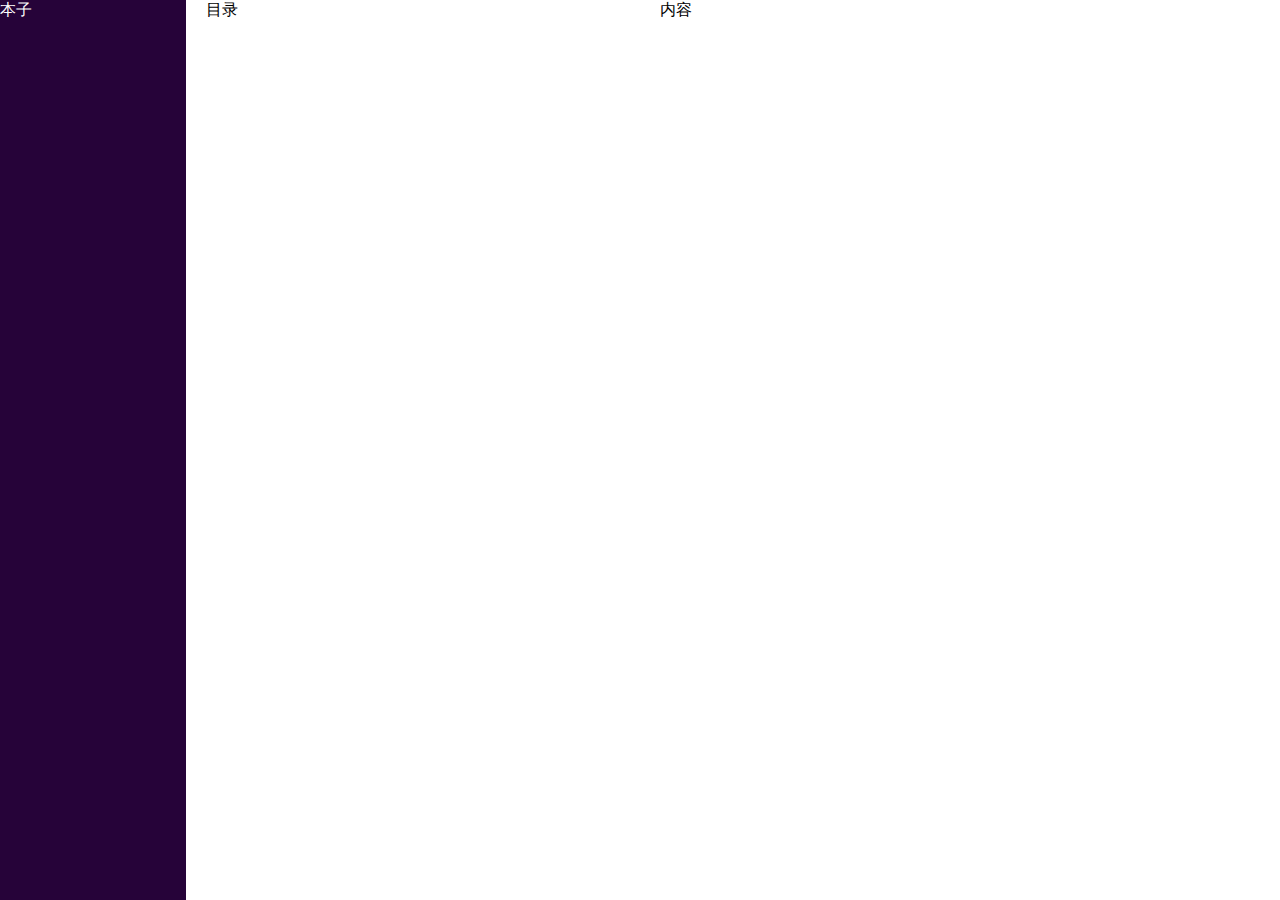
==== NoteBook/index.html @ 5b8499d7 "basic: 基础布局" ====
<!DOCTYPE html>
<html lang="en">
<head>
  <meta charset="UTF-8">
  <meta http-equiv="X-UA-Compatible" content="IE=edge">
  <meta name="viewport" content="width=device-width, initial-scale=1.0">
  <title>NoteBook</title>
  <link rel="stylesheet" href="./css/style.css">
</head>
<body>
  <div class="content">
    <div class="left">本子</div>
    <div class="center">目录</div>
    <div class="right">内容</div>
  </div>
</body>
</html>
---- NoteBook/css/style.css ----
* {
  padding: 0;
  margin: 0;
  box-sizing: border-box;
}
.content {
  width: 100%;
  height: 100vh;
  display: flex;
}
.left {
  flex: 1.5;
  background-color: #260339;
  color: #fff;
}
.center {
  flex:3.5;
  padding: 0 20px;
}
.right {
  flex: 5;
}
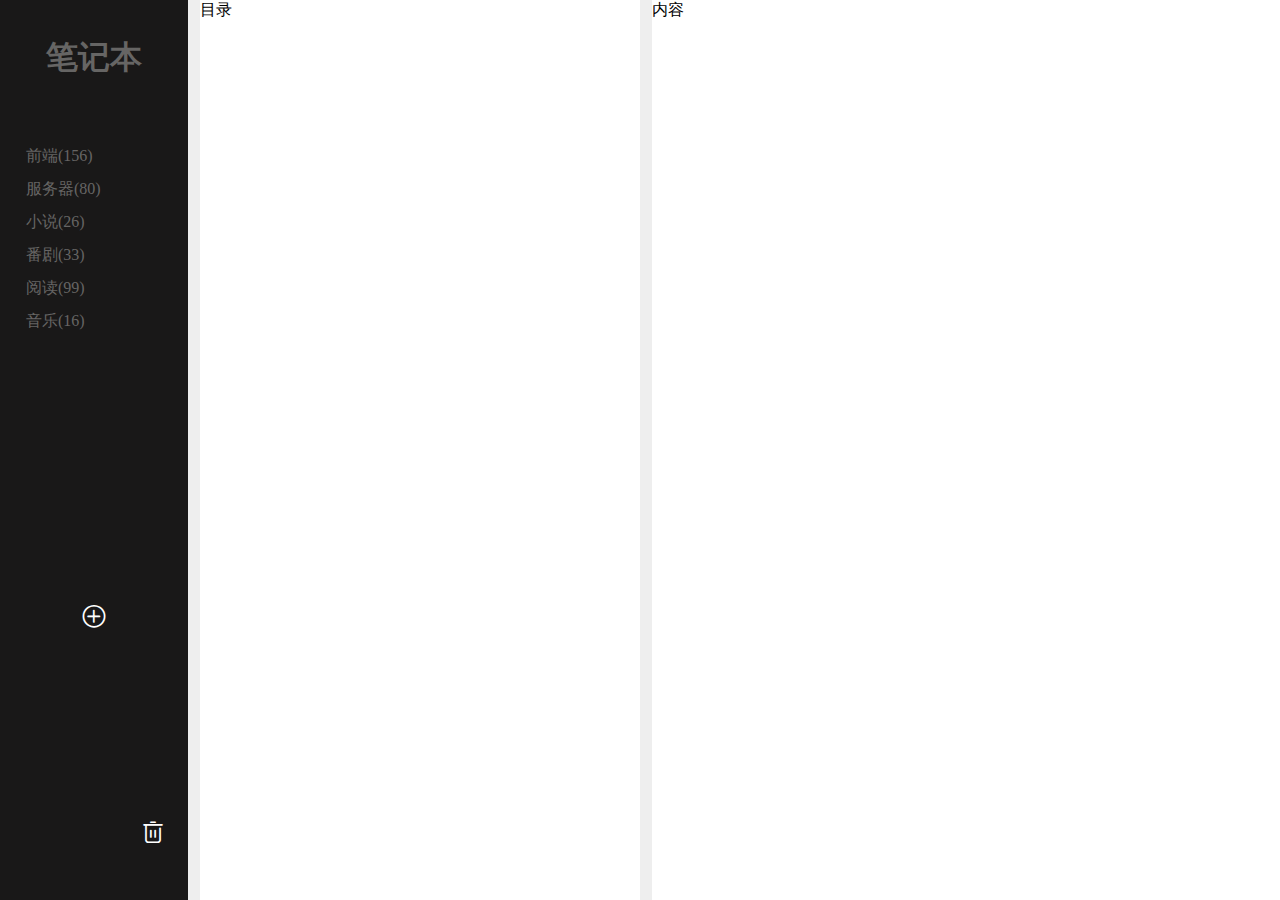
==== commit bedadb26: "style: 一级导航" ====
--- a/NoteBook/index.html
+++ b/NoteBook/index.html
@@ -5,13 +5,36 @@
   <meta http-equiv="X-UA-Compatible" content="IE=edge">
   <meta name="viewport" content="width=device-width, initial-scale=1.0">
   <title>NoteBook</title>
+  <link rel="stylesheet" href="./font/iconfont.css">
   <link rel="stylesheet" href="./css/style.css">
 </head>
 <body>
   <div class="content">
-    <div class="left">本子</div>
+    <!-- 笔记本陈列架 start -->
+    <div class="left">
+      <div class="title"><h1>笔记本</h1></div>
+      <div class="notebookName">
+        <ul>
+          <li>前端(156)</li>
+          <li>服务器(80)</li>
+          <li>小说(26)</li>
+          <li>番剧(33)</li>
+          <li>阅读(99)</li>
+          <li>音乐(16)</li>
+        </ul>
+      </div>
+      <div class="addNote"><i class="iconfont icon-xianshi_tianjia"></i></div>
+      <div class="delNote"><i class="iconfont icon-shanchu"></i></div>
+    </div>
+    <!-- 笔记本陈列架 end -->
+
+    <!-- 当前笔记本目录区域 start -->
     <div class="center">目录</div>
+    <!-- 当前笔记本目录区域 end -->
+
+    <!-- 当前笔记内容区域 start -->
     <div class="right">内容</div>
+    <!-- 当前笔记内容区域 end -->
   </div>
 </body>
 </html>--- a/NoteBook/font/iconfont.css
+++ b/NoteBook/font/iconfont.css
@@ -0,0 +1,27 @@
+@font-face {
+  font-family: "iconfont"; /* Project id 3623135 */
+  src: url('iconfont.woff2?t=1661999207937') format('woff2'),
+       url('iconfont.woff?t=1661999207937') format('woff'),
+       url('iconfont.ttf?t=1661999207937') format('truetype');
+}
+
+.iconfont {
+  font-family: "iconfont" !important;
+  font-size: 16px;
+  font-style: normal;
+  -webkit-font-smoothing: antialiased;
+  -moz-osx-font-smoothing: grayscale;
+}
+
+.icon-yongyan:before {
+  content: "\e600";
+}
+
+.icon-xianshi_tianjia:before {
+  content: "\e620";
+}
+
+.icon-shanchu:before {
+  content: "\e8b6";
+}
+
--- a/NoteBook/css/style.css
+++ b/NoteBook/css/style.css
@@ -8,15 +8,49 @@
   height: 100vh;
   display: flex;
 }
+/* 左边布局样式 */
 .left {
+  position: relative;
   flex: 1.5;
-  background-color: #260339;
+  background-color: #191818;
+  color: #666564;
+}
+.left .title {
+  margin-top: 36px;
+  text-align: center;
+} 
+.left .addNote {
+  position: absolute;
+  right: 50%;
+  bottom: 30%;
+  transform: translate(50%, 0);
+  text-align: center;
+}
+.left .delNote {
+  position: absolute;
+  right: 12%;
+  bottom: 6%;
+  text-align: right;
+}
+.left .iconfont {
+  font-size: 26px;
+  /* padding: 10px; */
   color: #fff;
+}
+.left .notebookName {
+  margin-top: 60px;
+}
+.left .notebookName li {
+  list-style: none;
+  padding: 6px 0;
+  padding-left: 26px;
 }
 .center {
   flex:3.5;
-  padding: 0 20px;
+  border-left: 12px solid #eeeeee;
+  border-right: 12px solid #eeeeee;
 }
 .right {
   flex: 5;
+  min-width: 200px;
 }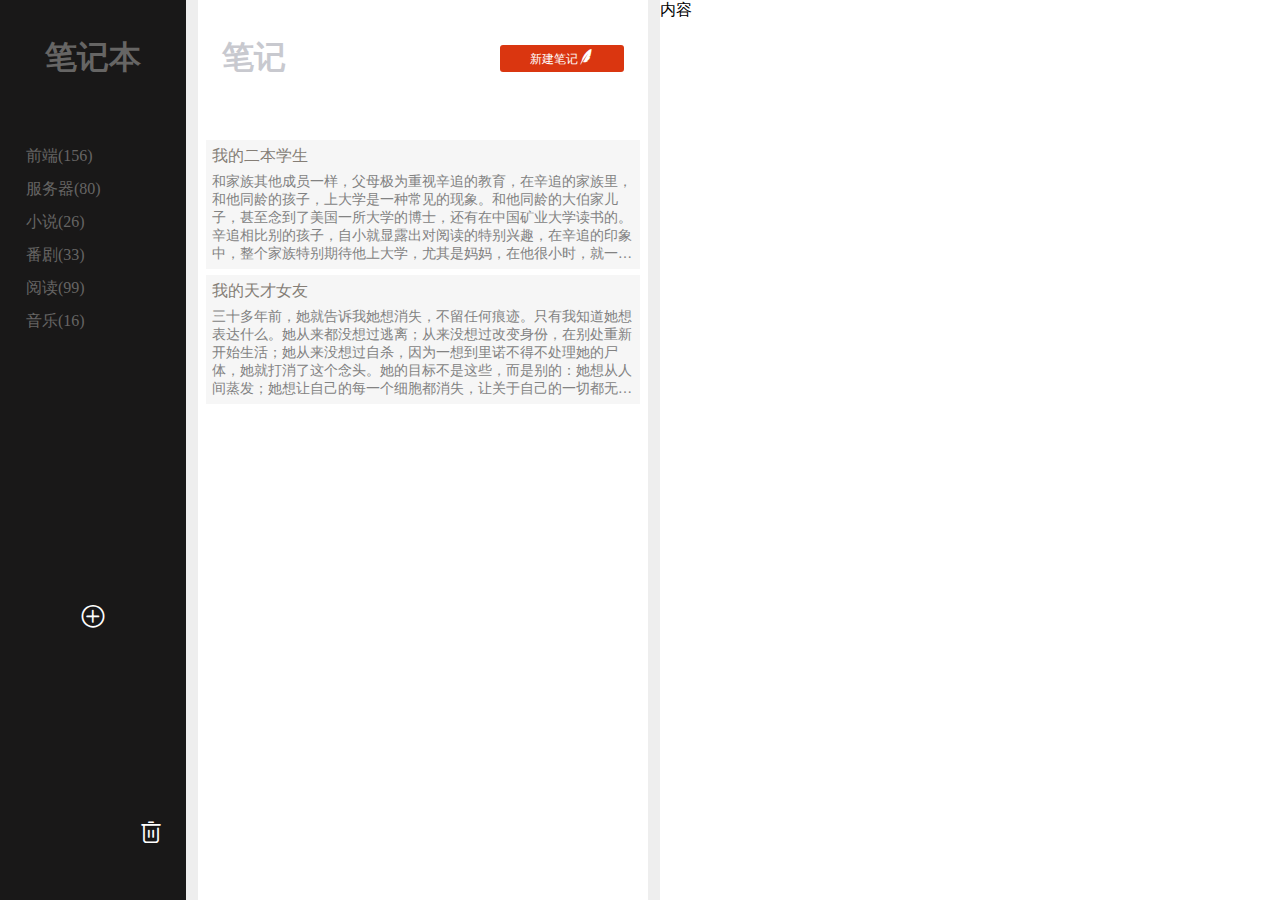
==== commit a45cde05: "style: 二级导航" ====
--- a/NoteBook/index.html
+++ b/NoteBook/index.html
@@ -29,7 +29,24 @@
     <!-- 笔记本陈列架 end -->
 
     <!-- 当前笔记本目录区域 start -->
-    <div class="center">目录</div>
+    <div class="center">
+      <div class="title">
+        <h1>笔记</h1>
+        <div class="editNote">新建笔记<i class="iconfont icon-yongyan"></i></div>
+      </div>
+      <div class="summary">
+        <ul>
+          <li>
+            <div class="title">我的二本学生</div>
+            <p>和家族其他成员一样，父母极为重视辛追的教育，在辛追的家族里，和他同龄的孩子，上大学是一种常见的现象。和他同龄的大伯家儿子，甚至念到了美国一所大学的博士，还有在中国矿业大学读书的。辛追相比别的孩子，自小就显露出对阅读的特别兴趣，在辛追的印象中，整个家族特别期待他上大学，尤其是妈妈，在他很小时，就一次次鼓励他考北大，“北大好啊，你到北大去，妈妈就来北大看你呀”。</p>
+          </li>
+          <li>
+            <div class="title">我的天才女友</div> 
+            <p>三十多年前，她就告诉我她想消失，不留任何痕迹。只有我知道她想表达什么。她从来都没想过逃离；从来没想过改变身份，在别处重新开始生活；她从来没想过自杀，因为一想到里诺不得不处理她的尸体，她就打消了这个念头。她的目标不是这些，而是别的：她想从人间蒸发；她想让自己的每一个细胞都消失，让关于自己的一切都无迹可寻。因为我十分了解她，至少我认为我了解她，我觉得她一定找到了办法——不留一丝毛发、从这个世界消失的办法。</p>
+          </li>
+        </ul>
+      </div>
+    </div>
     <!-- 当前笔记本目录区域 end -->
 
     <!-- 当前笔记内容区域 start -->
--- a/NoteBook/css/style.css
+++ b/NoteBook/css/style.css
@@ -18,7 +18,8 @@
 .left .title {
   margin-top: 36px;
   text-align: center;
-} 
+  color: #666564;
+}
 .left .addNote {
   position: absolute;
   right: 50%;
@@ -49,6 +50,47 @@
   flex:3.5;
   border-left: 12px solid #eeeeee;
   border-right: 12px solid #eeeeee;
+  padding: 0 8px;
+}
+.center>.title {
+  margin-top: 36px;
+  padding: 0 16px;
+  display: flex;
+  justify-content: space-between;
+  vertical-align: middle;
+  align-items: center;
+  color: #c8c9cf;
+}
+.center .title .editNote {
+  background-color: #da3610;
+  padding: 4px 30px;
+  color: #fff;
+  font-size: 12px;
+  border-radius: 3px;
+}
+.center .summary {
+  margin-top: 60px;
+}
+.center .summary li {
+  list-style: none;
+  background-color: #f6f6f6;
+  padding: 6px;
+  margin-bottom: 6px;
+}
+.summary li .title {
+  margin-bottom: 6px;
+  font-size: 16px;
+  color: #857e76;
+}
+.summary li p {
+  font-size: 14px;
+  color: #828282;
+  overflow: hidden;
+  text-overflow: ellipsis;
+  display: -webkit-box;
+  -webkit-line-clamp: 5;
+  word-break: break-all;
+  -webkit-box-orient: vertical;
 }
 .right {
   flex: 5;
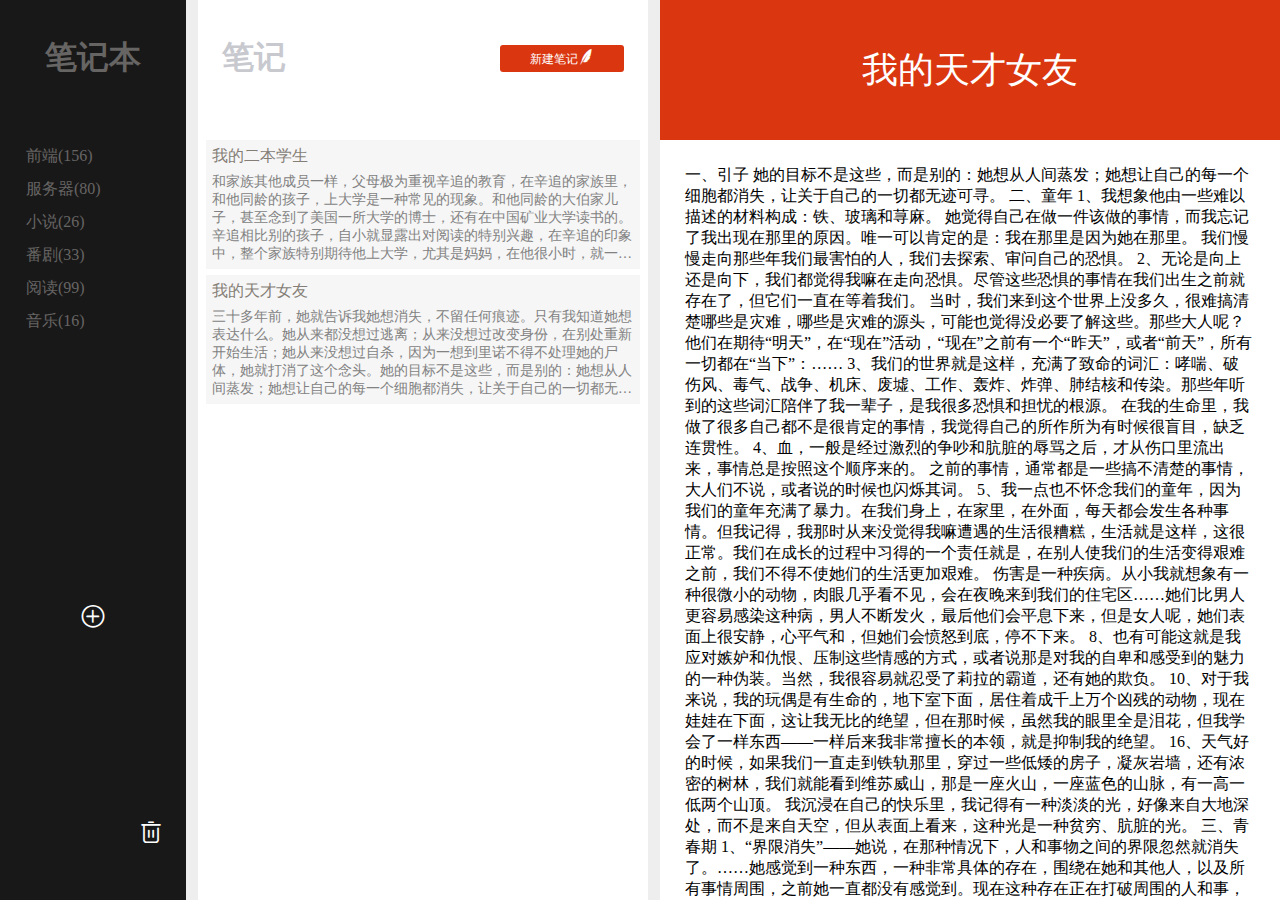
==== commit 4443223c: "style: 三级导航" ====
--- a/NoteBook/index.html
+++ b/NoteBook/index.html
@@ -50,7 +50,58 @@
     <!-- 当前笔记本目录区域 end -->
 
     <!-- 当前笔记内容区域 start -->
-    <div class="right">内容</div>
+    <div class="right">
+      <div class="top">
+        <div class="title">我的天才女友</div>
+      </div>
+      <div class="content">
+        <p>
+          一、引子
+她的目标不是这些，而是别的：她想从人间蒸发；她想让自己的每一个细胞都消失，让关于自己的一切都无迹可寻。
+
+二、童年
+1、我想象他由一些难以描述的材料构成：铁、玻璃和荨麻。
+她觉得自己在做一件该做的事情，而我忘记了我出现在那里的原因。唯一可以肯定的是：我在那里是因为她在那里。
+我们慢慢走向那些年我们最害怕的人，我们去探索、审问自己的恐惧。
+2、无论是向上还是向下，我们都觉得我嘛在走向恐惧。尽管这些恐惧的事情在我们出生之前就存在了，但它们一直在等着我们。
+当时，我们来到这个世界上没多久，很难搞清楚哪些是灾难，哪些是灾难的源头，可能也觉得没必要了解这些。那些大人呢？他们在期待“明天”，在“现在”活动，“现在”之前有一个“昨天”，或者“前天”，所有一切都在“当下”：……
+3、我们的世界就是这样，充满了致命的词汇：哮喘、破伤风、毒气、战争、机床、废墟、工作、轰炸、炸弹、肺结核和传染。那些年听到的这些词汇陪伴了我一辈子，是我很多恐惧和担忧的根源。
+在我的生命里，我做了很多自己都不是很肯定的事情，我觉得自己的所作所为有时候很盲目，缺乏连贯性。
+4、血，一般是经过激烈的争吵和肮脏的辱骂之后，才从伤口里流出来，事情总是按照这个顺序来的。
+之前的事情，通常都是一些搞不清楚的事情，大人们不说，或者说的时候也闪烁其词。
+5、我一点也不怀念我们的童年，因为我们的童年充满了暴力。在我们身上，在家里，在外面，每天都会发生各种事情。但我记得，我那时从来没觉得我嘛遭遇的生活很糟糕，生活就是这样，这很正常。我们在成长的过程中习得的一个责任就是，在别人使我们的生活变得艰难之前，我们不得不使她们的生活更加艰难。
+伤害是一种疾病。从小我就想象有一种很微小的动物，肉眼几乎看不见，会在夜晚来到我们的住宅区……她们比男人更容易感染这种病，男人不断发火，最后他们会平息下来，但是女人呢，她们表面上很安静，心平气和，但她们会愤怒到底，停不下来。
+8、也有可能这就是我应对嫉妒和仇恨、压制这些情感的方式，或者说那是对我的自卑和感受到的魅力的一种伪装。当然，我很容易就忍受了莉拉的霸道，还有她的欺负。
+10、对于我来说，我的玩偶是有生命的，地下室下面，居住着成千上万个凶残的动物，现在娃娃在下面，这让我无比的绝望，但在那时候，虽然我的眼里全是泪花，但我学会了一样东西——一样后来我非常擅长的本领，就是抑制我的绝望。
+16、天气好的时候，如果我们一直走到铁轨那里，穿过一些低矮的房子，凝灰岩墙，还有浓密的树林，我们就能看到维苏威山，那是一座火山，一座蓝色的山脉，有一高一低两个山顶。
+我沉浸在自己的快乐里，我记得有一种淡淡的光，好像来自大地深处，而不是来自天空，但从表面上看来，这种光是一种贫穷、肮脏的光。
+
+三、青春期
+1、“界限消失”——她说，在那种情况下，人和事物之间的界限忽然就消失了。……她感觉到一种东西，一种非常具体的存在，围绕在她和其他人，以及所有事情周围，之前她一直都没有感觉到。现在这种存在正在打破周围的人和事，显露出自己的面目。
+6、这是一种可能：要成为事实，那应该产生真正的感情。
+我们就像两个老太太一样，在总结自己充满失望的人生。我们手拉着手，没有人能理解我们，只有我们相互了解。
+8、她想要改变现状，还是同样的话题：我们应该从穷人变成富人，从一无所有到拥有一切。
+13、我希望能激起她的好奇心，让她渴望了解我在外面的生活，让她也介入我的体验，让她也感觉到，她正在失去我的一部分，就像我担心失去她一样。
+14、那有什么办法呢，那不勒斯一直都是这样：分割、打碎又重建、钱就流动起来，创造劳动的机会。
+父亲紧紧抓住我的手，好像害怕我溜走一样。实际上，我的确想松开他的手，奔跑起来，穿过大路，奔向波光粼粼的大海。
+在这个让人震惊的时刻，四处充满了阳光和大海的喧哗，我假装一个人在一座陌生的城市，就像一个全新的我在面对自己的新生。一种全新的生活，从死气沉沉的事物中突然展现出来，我一定能把握住这种新生。我和莉拉，我们在一起战无不胜——我们只有在一起，才能捕捉到那些颜色和声音，还有那些人和事。我们可以讲述故事，赋予那些故事力量。
+18、她说：假如没有爱情，不仅人们的生活会变得枯燥，整个城市的生活也会变的无聊。
+22、我之前已经提到过了，她将那天发生在她身上的事称为“界限消失”。她告诉我，那就好像一个海上的月圆之夜，忽然天空乌云密布，暴风雨来临，吞没了所有光亮，把那轮皎洁的圆盘打回了原形，让它变成了一团没有任何意义的粗糙物质。
+30、这是一种比较久远的担忧，一种从来没有过的恐怖：我担心错过她生命的一些片段，失去她的关注，以及我在她生命中的位置。
+33、她脆弱的神经无法再适应没有他的生活，那种荒芜平庸的生活。
+34、在读她的信时，我感觉自己能看到、听到她，她的文字传递着她的声音这让我感觉很震撼。这比我们面对面交谈更吸引我，因为写出来的东西要比交谈时更加纯净，去掉了口语中那些混乱的东西，文字栩栩如生。
+35、现在，她赋予铜锅一种咄咄逼人的感觉，就像她所面临的难以抉择的处境，她让一把铜锅炸了，像一种暗示，就好像那口锅忽然决定自己裂开。
+39、这些想象完全褪色了，也许现在对我们来说：金钱就像水泥，可以加固我的生命，可以防止我们的生命和我最亲爱的人一起溃散，这种感觉越来越强了。但财富最根本的特征已经开始慢慢具体化了，称为每天的生活，称为生意和洽谈。
+48、最后，老师说了一句让我至今还记得很清楚的话：“赛鲁罗小时候头脑的聪慧没有找到出口，格雷科，最后她的美丽展现在脸蛋和胸上，还有大腿和屁股上——那些美在这些地方都会昙花一现，就像从来没拥有过一样。”
+52、我把我从学校学到的修辞技艺运用到了这里，办法就是：每一次当你不知道怎么回答问题时，你要在前言部分长篇大论，要用一种非常确信的声音分析问题，就好像自己知道结论一样。（莉拉称之为用言语捉弄人）
+57、我从来都没看到过她全裸的样子，这让我有些难为情。现在看来，当时我的尴尬是因为自己被她完美的身体所吸引，我见证了她十六岁时的美丽，因为在几小时之后，斯特凡诺就会抚摸她、进入她、改变她，可能会让她怀孕。
+但最后，唯一一个挥之不去想法是：在大清早，我从头到脚把她清洗干净，晚上斯特凡诺会把她彻底玷污。
+59、在开向贺拉斯街的那段路上，我开始明显地感觉到，自己和其他人格格不入，这让我很不开心。我和那些孩子一起长大，我觉得他们的做法非常正常，他们充满暴力的语言也属于我的世界，但是我的日常生活却走上了另外一条道路。
+60、我错了，莉拉还是留在了那里，她受制于那个世界的生活方式，并认为自己已经获得了最好的安置，那个年轻男人是她在这个世界里最好的选择。
+她的生活和我的求学之路，已经没有任何共同之处了。忽然间我觉得非常孤单。
+        </p>
+      </div>
+    </div>
     <!-- 当前笔记内容区域 end -->
   </div>
 </body>
--- a/NoteBook/css/style.css
+++ b/NoteBook/css/style.css
@@ -15,7 +15,7 @@
   background-color: #191818;
   color: #666564;
 }
-.left .title {
+.left>.title {
   margin-top: 36px;
   text-align: center;
   color: #666564;
@@ -92,7 +92,24 @@
   word-break: break-all;
   -webkit-box-orient: vertical;
 }
+
+
 .right {
   flex: 5;
   min-width: 200px;
-}+  overflow: hidden;
+}
+.right .top {
+  height: 140px;
+  background-color: #da3610;
+  display: flex;
+  justify-content: center;
+  align-items: center;
+}
+.right .title{
+  color: #fff;
+  font-size: 36px;
+}
+.right .content {
+  padding: 25px;
+}
